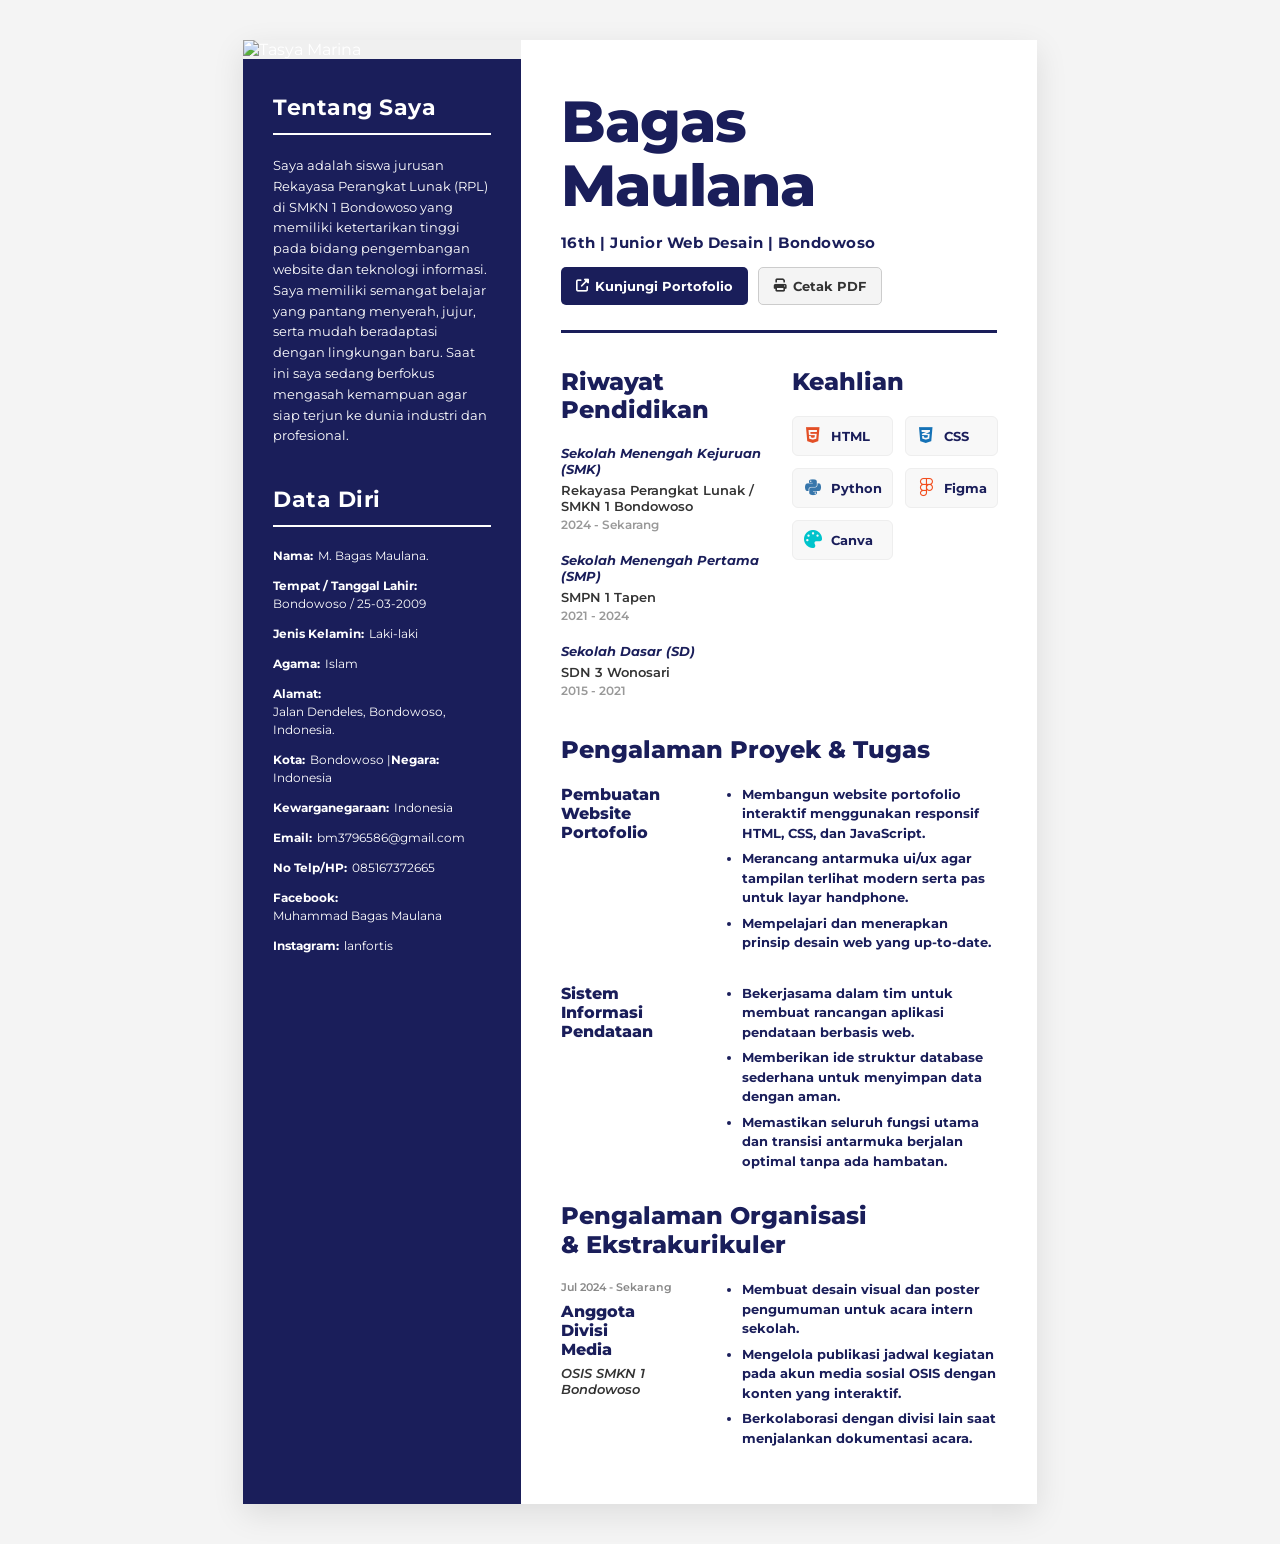
==== cv.html @ d0039cc6 "update" ====
<!DOCTYPE html>
<html lang="id">
<head>
    <meta charset="UTF-8">
    <meta name="viewport" content="width=device-width, initial-scale=1.0">
    <title>CV Bagas Maulana</title>
    <link rel="stylesheet" href="https://cdnjs.cloudflare.com/ajax/libs/font-awesome/6.4.0/css/all.min.css">
    <style>
        @import url('https://fonts.googleapis.com/css2?family=Montserrat:wght@400;600;700;800&display=swap');

        body {
            font-family: 'Montserrat', sans-serif;
            margin: 0;
            padding: 0;
            background-color: #f4f4f4;
            display: flex;
            justify-content: center;
            align-items: center;
            min-height: 100vh;
        }

        .cv-container {
            width: 210mm; /* A4 width */
            max-width: 100%;
            background-color: #fff;
            box-shadow: 0 10px 30px rgba(0,0,0,0.1);
            display: flex;
            margin: 40px auto;
            overflow: hidden;
        }

        /* Left Column */
        .left-column {
            width: 35%;
            background-color: #1a1e5a;
            color: white;
            display: flex;
            flex-direction: column;
        }

        .profile-img-container {
            width: 100%;
            overflow: hidden;
            display: flex;
            justify-content: center;
            background-color: #f0f0f0;
        }

        .profile-img {
            width: 100%;
            height: auto;
            display: block;
            object-fit: cover;
        }

        .left-content {
            padding: 35px 30px;
            flex-grow: 1;
        }

        .left-content h2 {
            font-size: 22px;
            font-weight: 700;
            border-bottom: 2px solid white;
            padding-bottom: 12px;
            margin-top: 0;
            margin-bottom: 20px;
            text-transform: capitalize;
            letter-spacing: 0.5px;
        }

        .left-content p {
            font-size: 13px;
            line-height: 1.6;
            margin-bottom: 30px;
        }

        .left-content ul {
            list-style-type: none;
            padding: 0;
            margin: 0;
        }

        .left-content li {
            margin-bottom: 12px;
            font-size: 12px;
            line-height: 1.5;
            display: flex;
            flex-wrap: wrap;
        }
        
        .left-content li strong {
            margin-right: 5px;
            font-weight: 700;
        }

        /* Right Column */
        .right-column {
            width: 65%;
            padding: 50px 40px;
            box-sizing: border-box;
            background-color: white;
        }

        .header {
            margin-bottom: 25px;
        }

        .header h1 {
            font-size: 58px;
            font-weight: 800;
            color: #1a1e5a;
            margin: 0;
            line-height: 1.1;
            letter-spacing: -1px;
        }

        .header p {
            font-size: 15px;
            font-weight: 700;
            color: #1a1e5a;
            margin-top: 15px;
            margin-bottom: 0;
            letter-spacing: 0.5px;
        }

        .separator {
            height: 3px;
            background-color: #1a1e5a;
            margin-bottom: 35px;
        }

        .section-title {
            font-size: 24px;
            font-weight: 800;
            color: #1a1e5a;
            margin-top: 0;
            margin-bottom: 20px;
            line-height: 1.2;
        }

        .two-cols {
            display: flex;
            justify-content: space-between;
            margin-bottom: 35px;
        }

        .col {
            width: 47%;
        }

        .edu-item {
            margin-bottom: 20px;
        }

        .edu-item:last-child {
            margin-bottom: 0;
        }

        .edu-item h4 {
            margin: 0 0 5px 0;
            font-size: 13px;
            font-weight: 700;
            color: #1a1e5a;
            font-style: italic;
        }

        .edu-item p {
            margin: 0 0 3px 0;
            font-size: 13px;
            color: #333;
            font-weight: 600;
        }

        .edu-item .date {
            color: #999;
            font-size: 12px;
            font-weight: 600;
        }

        .skills-list {
            list-style-type: disc;
            padding-left: 20px;
            margin: 0;
        }

        .skills-list li {
            font-size: 13px;
            margin-bottom: 8px;
            color: #1a1e5a;
            font-weight: 700;
        }

        .experience-item {
            display: flex;
            margin-bottom: 25px;
        }

        .experience-item:last-child {
            margin-bottom: 35px;
        }

        .exp-left {
            width: 38%;
            padding-right: 15px;
            box-sizing: border-box;
        }

        .exp-left .date {
            font-size: 11px;
            font-weight: 600;
            color: #888;
            margin-bottom: 8px;
        }

        .exp-left h4 {
            margin: 0 0 5px 0;
            font-size: 16px;
            font-weight: 800;
            color: #1a1e5a;
            line-height: 1.2;
        }
        
        .exp-left .company {
            font-size: 13px;
            color: #333;
            font-style: italic;
            font-weight: 600;
        }

        .exp-right {
            width: 62%;
        }

        .exp-right ul {
            list-style-type: disc;
            padding-left: 15px;
            margin: 0;
            font-size: 13px;
            color: #1a1e5a;
            font-weight: 700;
            line-height: 1.5;
        }

        .exp-right li {
            margin-bottom: 6px;
        }

        .references {
            display: flex;
            justify-content: space-between;
        }

        .ref-item {
            width: 48%;
        }

        .ref-item h4 {
            margin: 0 0 5px 0;
            font-size: 14px;
            font-weight: 800;
            color: #1a1e5a;
        }

        .ref-item p {
            margin: 0 0 3px 0;
            font-size: 12px;
            color: #555;
            font-weight: 600;
        }

        .action-buttons {
            margin-top: 15px;
            display: flex;
            gap: 10px;
            flex-wrap: wrap;
        }
        .action-btn {
            padding: 10px 15px;
            font-size: 13px;
            font-weight: 700;
            font-family: 'Montserrat', sans-serif;
            border: none;
            cursor: pointer;
            border-radius: 5px;
            text-decoration: none;
            display: inline-flex;
            align-items: center;
            gap: 6px;
            transition: all 0.3s;
        }
        .portfolio-btn {
            background-color: #1a1e5a;
            color: white;
        }
        .portfolio-btn:hover { background-color: #2c3182; }
        
        .print-btn {
            background-color: #f4f4f4;
            color: #333;
            border: 1px solid #ccc;
        }
        .print-btn:hover { background-color: #e0e0e0; }

        .skills-grid {
            display: grid;
            grid-template-columns: repeat(2, 1fr);
            gap: 12px;
            margin-top: 10px;
        }
        .skill-badge {
            display: flex;
            align-items: center;
            gap: 8px;
            font-size: 13px;
            font-weight: 700;
            color: #1a1e5a;
            padding: 10px;
            background-color: #f8f8f8;
            border-radius: 6px;
            border: 1px solid #eee;
            transition: transform 0.2s;
        }
        .skill-badge:hover {
            transform: translateY(-2px);
            background-color: #f0f0f0;
        }
        .skill-badge i {
            font-size: 18px;
            width: 20px;
            text-align: center;
        }
        .skill-badge i.fa-html5 { color: #e34f26; }
        .skill-badge i.fa-css3-alt { color: #1572B6; }
        .skill-badge i.fa-python { color: #3776AB; }
        .skill-badge i.fa-figma { color: #F24E1E; }
        .skill-badge i.fa-palette { color: #00C4CC; } /* Canva */

        @media print {
            @page { size: A4; margin: 0; }
            body { background-color: white; margin: 0; padding: 0; }
            .cv-container {
                margin: 0;
                box-shadow: none;
                width: 210mm;
                height: 297mm;
                overflow: hidden;
                page-break-after: always;
            }
            .left-column {
                -webkit-print-color-adjust: exact;
                print-color-adjust: exact;
            }
            .action-buttons { display: none !important; }
        }
        
        @media (max-width: 768px) {
            .cv-container {
                flex-direction: column;
                width: 100%;
                margin: 0;
            }
            .left-column, .right-column {
                width: 100%;
            }
            .two-cols {
                flex-direction: column;
            }
            .col {
                width: 100%;
                margin-bottom: 20px;
            }
            .experience-item {
                flex-direction: column;
            }
            .exp-left, .exp-right {
                width: 100%;
            }
            .exp-left {
                margin-bottom: 10px;
            }
            .references {
                flex-direction: column;
            }
            .ref-item {
                width: 100%;
                margin-bottom: 15px;
            }
        }
    </style>
</head>
<body>

<div class="cv-container">
    <!-- Left Column -->
    <div class="left-column">
        <div class="profile-img-container">
            <!-- Using a placeholder image since I cannot extract the exact face from the image -->
            <img src="https://images.unsplash.com/photo-1573496359142-b8d87734a5a2?ixlib=rb-4.0.3&ixid=M3wxMjA3fDB8MHxwaG90by1wYWdlfHx8fGVufDB8fHx8fA%3D%3D&auto=format&fit=crop&w=800&q=80" alt="Tasya Marina" class="profile-img">
        </div>
        <div class="left-content">
            <h2>Tentang Saya</h2>
            <p>Saya adalah siswa jurusan Rekayasa Perangkat Lunak (RPL) di SMKN 1 Bondowoso yang memiliki ketertarikan tinggi pada bidang pengembangan website dan teknologi informasi. Saya memiliki semangat belajar yang pantang menyerah, jujur, serta mudah beradaptasi dengan lingkungan baru. Saat ini saya sedang berfokus mengasah kemampuan agar siap terjun ke dunia industri dan profesional.</p>

            <h2 style="margin-top: 40px;">Data Diri</h2>
            <ul>
                <li><strong>Nama:</strong> M. Bagas Maulana.</li>
                <li><strong>Tempat / Tanggal Lahir:</strong> Bondowoso / 25-03-2009</li>
                <li><strong>Jenis Kelamin:</strong> Laki-laki</li>
                <li><strong>Agama:</strong> Islam</li>
                <li><strong>Alamat:</strong> Jalan Dendeles, Bondowoso, Indonesia.</li>
                <li><strong>Kota:</strong> Bondowoso | <strong>Negara:</strong> Indonesia</li>
                <li><strong>Kewarganegaraan:</strong> Indonesia</li>
                <li><strong>Email:</strong> bm3796586@gmail.com</li>
                <li><strong>No Telp/HP:</strong> 085167372665</li>
                <li><strong>Facebook:</strong> Muhammad Bagas Maulana</li>
                <li><strong>Instagram:</strong> lanfortis </li>
            </ul>
        </div>
    </div>

    <!-- Right Column -->
    <div class="right-column">
        <div class="header">
            <h1>Bagas<br>Maulana</h1>
            <p>16th | Junior Web Desain | Bondowoso </p>
            <div class="action-buttons">
                <!-- Ubah index.html dengan link web portofoliomu -->
                <a href="index.html" class="action-btn portfolio-btn"><i class="fas fa-external-link-alt"></i> Kunjungi Portofolio</a>
                <button onclick="window.print()" class="action-btn print-btn"><i class="fas fa-print"></i> Cetak PDF</button>
            </div>
        </div>
        
        <div class="separator"></div>

        <div class="two-cols">
            <div class="col">
                <h2 class="section-title">Riwayat<br>Pendidikan</h2>
                <div class="edu-item">
                    <h4>Sekolah Menengah Kejuruan (SMK)</h4>
                    <p>Rekayasa Perangkat Lunak / SMKN 1 Bondowoso</p>
                    <p class="date">2024 - Sekarang</p>
                </div>
                <div class="edu-item">
                    <h4>Sekolah Menengah Pertama (SMP)</h4>
                    <p>SMPN 1 Tapen</p>
                    <p class="date">2021 - 2024</p>
                </div>
                <div class="edu-item">
                    <h4>Sekolah Dasar (SD)</h4>
                    <p>SDN 3 Wonosari</p>
                    <p class="date">2015 - 2021</p>
                </div>
            </div>
            <div class="col">
                <h2 class="section-title">Keahlian</h2>
                <div class="skills-grid">
                    <div class="skill-badge">
                        <i class="fa-brands fa-html5"></i> HTML
                    </div>
                    <div class="skill-badge">
                        <i class="fa-brands fa-css3-alt"></i> CSS
                    </div>
                    <div class="skill-badge">
                        <i class="fa-brands fa-python"></i> Python
                    </div>
                    <div class="skill-badge">
                        <i class="fa-brands fa-figma"></i> Figma
                    </div>
                    <div class="skill-badge">
                        <i class="fa-solid fa-palette"></i> Canva
                    </div>
                </div>
            </div>
        </div>

        <h2 class="section-title">Pengalaman Proyek & Tugas</h2>
        
        <div class="experience-item">
            <div class="exp-left">
                <h4>Pembuatan<br>Website<br>Portofolio</h4>
            </div>
            <div class="exp-right">
                <ul>
                    <li>Membangun website portofolio interaktif menggunakan responsif HTML, CSS, dan JavaScript.</li>
                    <li>Merancang antarmuka ui/ux agar tampilan terlihat modern serta pas untuk layar handphone.</li>
                    <li>Mempelajari dan menerapkan prinsip desain web yang up-to-date.</li>
                </ul>
            </div>
        </div>

        <div class="experience-item">
            <div class="exp-left">
                <h4>Sistem<br>Informasi<br>Pendataan</h4>
            </div>
            <div class="exp-right">
                <ul>
                    <li>Bekerjasama dalam tim untuk membuat rancangan aplikasi pendataan berbasis web.</li>
                    <li>Memberikan ide struktur database sederhana untuk menyimpan data dengan aman.</li>
                    <li>Memastikan seluruh fungsi utama dan transisi antarmuka berjalan optimal tanpa ada hambatan.</li>
                </ul>
            </div>
        </div>

        <h2 class="section-title">Pengalaman Organisasi <br>& Ekstrakurikuler</h2>
        <div class="experience-item" style="margin-bottom: 0;">
            <div class="exp-left">
                <div class="date">Jul 2024 - Sekarang</div>
                <h4>Anggota<br>Divisi<br>Media</h4>
                <div class="company">OSIS SMKN 1 Bondowoso</div>
            </div>
            <div class="exp-right">
                <ul>
                    <li>Membuat desain visual dan poster pengumuman untuk acara intern sekolah.</li>
                    <li>Mengelola publikasi jadwal kegiatan pada akun media sosial OSIS dengan konten yang interaktif.</li>
                    <li>Berkolaborasi dengan divisi lain saat menjalankan dokumentasi acara.</li>
                </ul>
            </div>
        </div>

    </div>
</div>

</body>
</html>
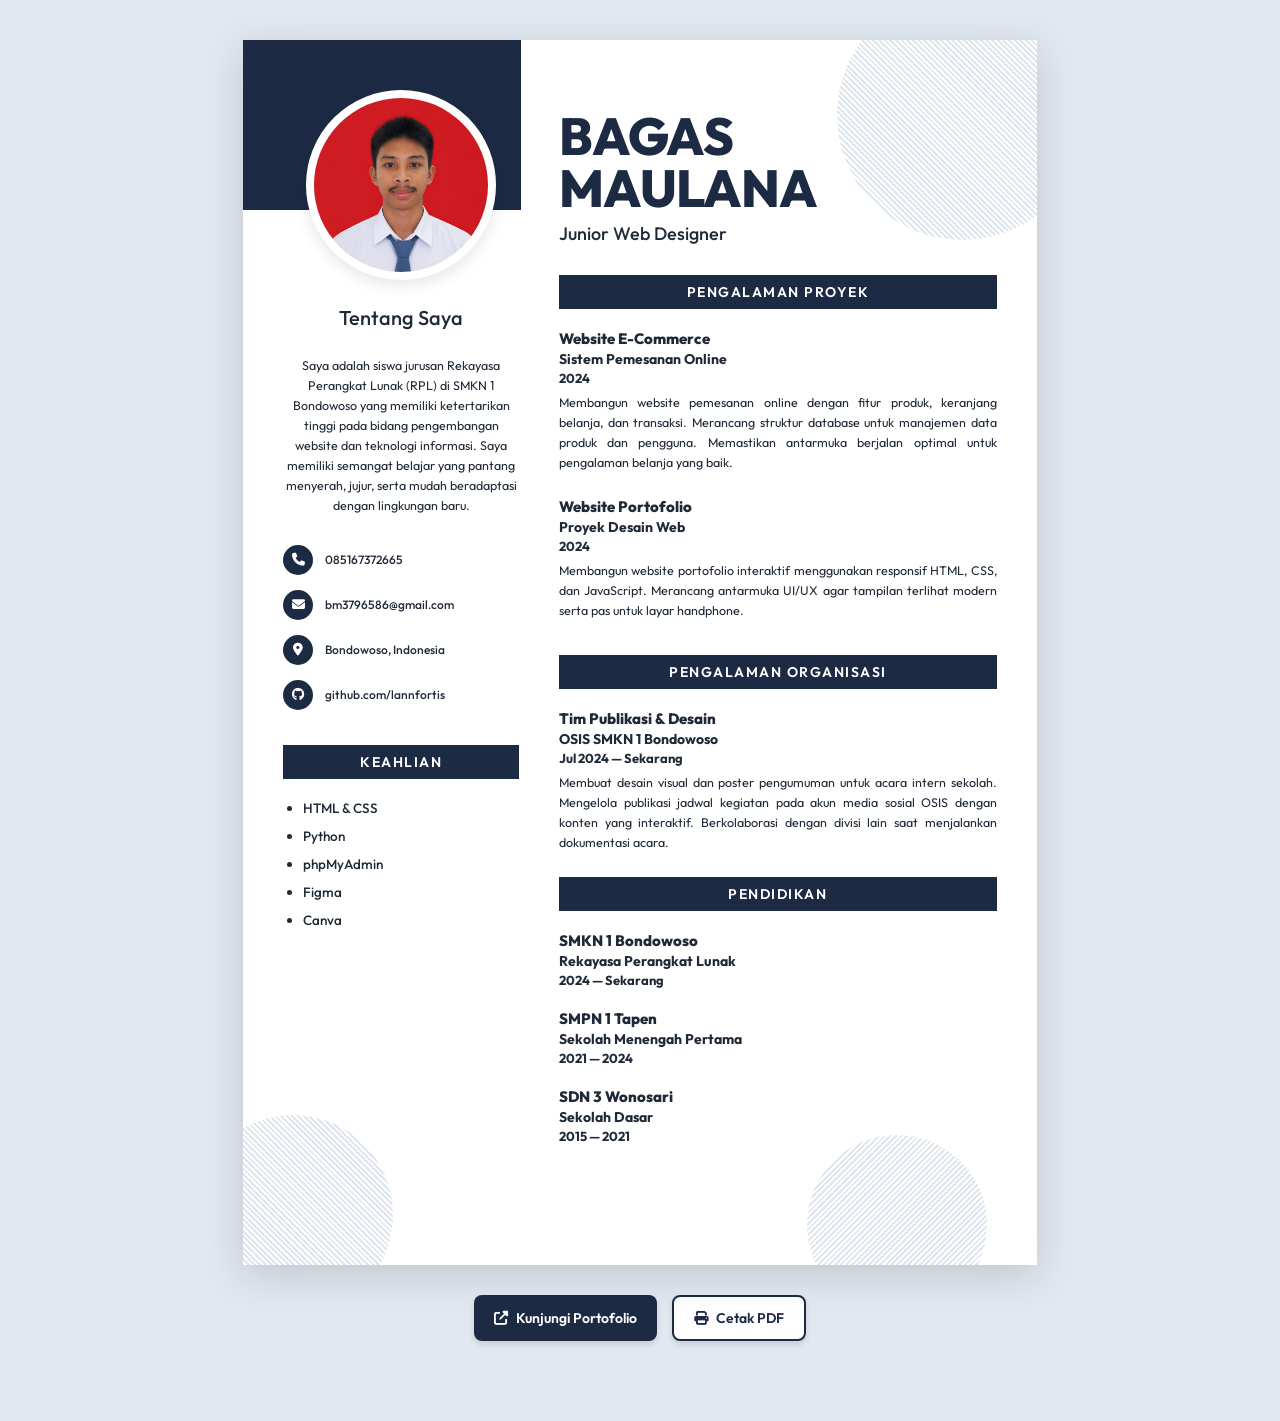
==== commit e0875139: "update project" ====
--- a/cv.html
+++ b/cv.html
@@ -1,525 +1,530 @@
 <!DOCTYPE html>
 <html lang="id">
+
 <head>
     <meta charset="UTF-8">
     <meta name="viewport" content="width=device-width, initial-scale=1.0">
     <title>CV Bagas Maulana</title>
     <link rel="stylesheet" href="https://cdnjs.cloudflare.com/ajax/libs/font-awesome/6.4.0/css/all.min.css">
     <style>
-        @import url('https://fonts.googleapis.com/css2?family=Montserrat:wght@400;600;700;800&display=swap');
+        @import url('https://fonts.googleapis.com/css2?family=Outfit:wght@300;400;500;600;700;800&display=swap');
+
+        :root {
+            --primary: #1d2a44;
+            /* Dark Navy Blue */
+            --text-dark: #1f2937;
+            --text-gray: #4b5563;
+            --bg-color: #ffffff;
+        }
+
+        * {
+            box-sizing: border-box;
+        }
 
         body {
-            font-family: 'Montserrat', sans-serif;
+            font-family: 'Outfit', sans-serif;
             margin: 0;
-            padding: 0;
-            background-color: #f4f4f4;
+            padding: 40px 20px;
+            background-color: #e2e8f0;
+            display: flex;
+            flex-direction: column;
+            align-items: center;
+            min-height: 100vh;
+        }
+
+        .cv-container {
+            width: 210mm;
+            min-height: 297mm;
+            background-color: var(--bg-color);
+            box-shadow: 0 10px 40px rgba(0, 0, 0, 0.15);
+            margin-bottom: 30px;
+            position: relative;
+            overflow: hidden;
+            padding-bottom: 40px;
+            /* Memberikan space kosong di bawah */
+        }
+
+        /* Decorative Background Shapes */
+        .bg-shape-top-left {
+            position: absolute;
+            top: 0;
+            left: 0;
+            width: 35%;
+            height: 170px;
+            background-color: var(--primary);
+            z-index: 1;
+        }
+
+        .bg-shape-circle-tr {
+            position: absolute;
+            top: -50px;
+            right: -50px;
+            width: 250px;
+            height: 250px;
+            border-radius: 50%;
+            background: repeating-linear-gradient(45deg,
+                    transparent,
+                    transparent 2px,
+                    #cbd5e1 2px,
+                    #cbd5e1 4px);
+            z-index: 1;
+            opacity: 0.6;
+        }
+
+        .bg-shape-circle-bl {
+            position: absolute;
+            bottom: -50px;
+            left: -50px;
+            width: 200px;
+            height: 200px;
+            border-radius: 50%;
+            background: repeating-linear-gradient(45deg,
+                    transparent,
+                    transparent 2px,
+                    #cbd5e1 2px,
+                    #cbd5e1 4px);
+            z-index: 1;
+            opacity: 0.6;
+        }
+
+        .bg-shape-circle-br {
+            position: absolute;
+            bottom: -50px;
+            right: 50px;
+            width: 180px;
+            height: 180px;
+            border-radius: 50%;
+            background: repeating-linear-gradient(-45deg,
+                    transparent,
+                    transparent 2px,
+                    #cbd5e1 2px,
+                    #cbd5e1 4px);
+            z-index: 1;
+            opacity: 0.6;
+        }
+
+        /* Columns Layout */
+        .cv-columns {
+            display: flex;
+            position: relative;
+            z-index: 2;
+            padding: 0 40px;
+            gap: 40px;
+        }
+
+        /* Left Column */
+        .left-col {
+            width: 35%;
+            display: flex;
+            flex-direction: column;
+            align-items: center;
+        }
+
+        .profile-pic-container {
+            width: 190px;
+            height: 190px;
+            border-radius: 50%;
+            border: 8px solid white;
+            box-shadow: 0 5px 15px rgba(0, 0, 0, 0.1);
+            overflow: hidden;
+            margin-top: 50px;
+            margin-bottom: 25px;
+            background-color: white;
+            flex-shrink: 0;
+        }
+
+        .profile-pic-container img {
+            width: 100%;
+            height: 100%;
+            object-fit: cover;
+        }
+
+        .about-heading {
+            font-size: 20px;
+            font-weight: 500;
+            color: var(--text-dark);
+            margin-bottom: 12px;
+            text-align: center;
+        }
+
+        .about-text {
+            font-size: 12.5px;
+            color: var(--text-dark);
+            text-align: center;
+            line-height: 1.6;
+            margin-bottom: 30px;
+        }
+
+        .contact-info {
+            width: 100%;
+            display: flex;
+            flex-direction: column;
+            gap: 15px;
+            margin-bottom: 35px;
+        }
+
+        .contact-item {
+            display: flex;
+            align-items: center;
+            gap: 12px;
+        }
+
+        .icon-circle {
+            width: 30px;
+            height: 30px;
+            border-radius: 50%;
+            background-color: var(--primary);
+            color: white;
             display: flex;
             justify-content: center;
             align-items: center;
-            min-height: 100vh;
-        }
-
-        .cv-container {
-            width: 210mm; /* A4 width */
-            max-width: 100%;
-            background-color: #fff;
-            box-shadow: 0 10px 30px rgba(0,0,0,0.1);
-            display: flex;
-            margin: 40px auto;
-            overflow: hidden;
-        }
-
-        /* Left Column */
-        .left-column {
-            width: 35%;
-            background-color: #1a1e5a;
+            font-size: 13px;
+            flex-shrink: 0;
+        }
+
+        .contact-item span {
+            font-size: 12px;
+            color: var(--text-dark);
+            word-break: break-word;
+            font-weight: 500;
+        }
+
+        /* Right Column */
+        .right-col {
+            width: 65%;
+            padding-top: 70px;
+            padding-bottom: 40px;
+        }
+
+        .name-header {
+            margin-bottom: 30px;
+        }
+
+        .name-header h1 {
+            font-size: 52px;
+            font-weight: 800;
+            color: var(--primary);
+            line-height: 1;
+            margin: 0 0 8px 0;
+            letter-spacing: -1px;
+            text-transform: uppercase;
+        }
+
+        .name-header h2 {
+            font-size: 18px;
+            font-weight: 500;
+            color: var(--text-dark);
+            margin: 0;
+        }
+
+        /* Shared Components */
+        .heading-box {
+            background-color: var(--primary);
             color: white;
+            text-align: center;
+            padding: 8px 0;
+            font-size: 14px;
+            font-weight: 600;
+            letter-spacing: 1.5px;
+            margin-bottom: 20px;
+            width: 100%;
+            text-transform: uppercase;
+        }
+
+        .bullet-list {
+            list-style-type: disc;
+            padding-left: 20px;
+            margin: 0 0 35px 0;
+            width: 100%;
+        }
+
+        .bullet-list li {
+            font-size: 13.5px;
+            color: var(--text-dark);
+            margin-bottom: 10px;
+            font-weight: 500;
+        }
+
+        .exp-list {
             display: flex;
             flex-direction: column;
-        }
-
-        .profile-img-container {
-            width: 100%;
-            overflow: hidden;
-            display: flex;
-            justify-content: center;
-            background-color: #f0f0f0;
-        }
-
-        .profile-img {
-            width: 100%;
-            height: auto;
-            display: block;
-            object-fit: cover;
-        }
-
-        .left-content {
-            padding: 35px 30px;
-            flex-grow: 1;
-        }
-
-        .left-content h2 {
-            font-size: 22px;
+            gap: 25px;
+            margin-bottom: 35px;
+        }
+
+        .exp-item {
+            display: flex;
+            flex-direction: column;
+        }
+
+        .exp-title {
+            font-size: 15px;
+            font-weight: 800;
+            color: var(--text-dark);
+        }
+
+        .exp-subtitle {
+            font-size: 14px;
             font-weight: 700;
-            border-bottom: 2px solid white;
-            padding-bottom: 12px;
-            margin-top: 0;
-            margin-bottom: 20px;
-            text-transform: capitalize;
-            letter-spacing: 0.5px;
-        }
-
-        .left-content p {
-            font-size: 13px;
-            line-height: 1.6;
-            margin-bottom: 30px;
-        }
-
-        .left-content ul {
-            list-style-type: none;
-            padding: 0;
-            margin: 0;
-        }
-
-        .left-content li {
-            margin-bottom: 12px;
-            font-size: 12px;
-            line-height: 1.5;
-            display: flex;
-            flex-wrap: wrap;
-        }
-        
-        .left-content li strong {
-            margin-right: 5px;
-            font-weight: 700;
-        }
-
-        /* Right Column */
-        .right-column {
-            width: 65%;
-            padding: 50px 40px;
-            box-sizing: border-box;
-            background-color: white;
-        }
-
-        .header {
-            margin-bottom: 25px;
-        }
-
-        .header h1 {
-            font-size: 58px;
-            font-weight: 800;
-            color: #1a1e5a;
-            margin: 0;
-            line-height: 1.1;
-            letter-spacing: -1px;
-        }
-
-        .header p {
-            font-size: 15px;
-            font-weight: 700;
-            color: #1a1e5a;
-            margin-top: 15px;
-            margin-bottom: 0;
-            letter-spacing: 0.5px;
-        }
-
-        .separator {
-            height: 3px;
-            background-color: #1a1e5a;
-            margin-bottom: 35px;
-        }
-
-        .section-title {
-            font-size: 24px;
-            font-weight: 800;
-            color: #1a1e5a;
-            margin-top: 0;
-            margin-bottom: 20px;
-            line-height: 1.2;
-        }
-
-        .two-cols {
-            display: flex;
-            justify-content: space-between;
-            margin-bottom: 35px;
-        }
-
-        .col {
-            width: 47%;
-        }
-
-        .edu-item {
-            margin-bottom: 20px;
-        }
-
-        .edu-item:last-child {
-            margin-bottom: 0;
-        }
-
-        .edu-item h4 {
-            margin: 0 0 5px 0;
+            color: var(--text-dark);
+            margin-top: 2px;
+        }
+
+        .exp-date {
             font-size: 13px;
             font-weight: 700;
-            color: #1a1e5a;
-            font-style: italic;
-        }
-
-        .edu-item p {
-            margin: 0 0 3px 0;
-            font-size: 13px;
-            color: #333;
+            color: var(--text-dark);
+            margin-top: 2px;
+            margin-bottom: 6px;
+        }
+
+        .exp-item p {
+            font-size: 12.5px;
+            color: var(--text-dark);
+            line-height: 1.6;
+            margin: 0;
+            text-align: justify;
+        }
+
+        /* Buttons */
+        .bottom-actions {
+            display: flex;
+            gap: 15px;
+            flex-wrap: wrap;
+            justify-content: center;
+            margin-bottom: 40px;
+            width: 100%;
+            max-width: 210mm;
+        }
+
+        .action-btn {
+            padding: 12px 20px;
+            font-size: 14px;
             font-weight: 600;
-        }
-
-        .edu-item .date {
-            color: #999;
-            font-size: 12px;
-            font-weight: 600;
-        }
-
-        .skills-list {
-            list-style-type: disc;
-            padding-left: 20px;
-            margin: 0;
-        }
-
-        .skills-list li {
-            font-size: 13px;
-            margin-bottom: 8px;
-            color: #1a1e5a;
-            font-weight: 700;
-        }
-
-        .experience-item {
-            display: flex;
-            margin-bottom: 25px;
-        }
-
-        .experience-item:last-child {
-            margin-bottom: 35px;
-        }
-
-        .exp-left {
-            width: 38%;
-            padding-right: 15px;
-            box-sizing: border-box;
-        }
-
-        .exp-left .date {
-            font-size: 11px;
-            font-weight: 600;
-            color: #888;
-            margin-bottom: 8px;
-        }
-
-        .exp-left h4 {
-            margin: 0 0 5px 0;
-            font-size: 16px;
-            font-weight: 800;
-            color: #1a1e5a;
-            line-height: 1.2;
-        }
-        
-        .exp-left .company {
-            font-size: 13px;
-            color: #333;
-            font-style: italic;
-            font-weight: 600;
-        }
-
-        .exp-right {
-            width: 62%;
-        }
-
-        .exp-right ul {
-            list-style-type: disc;
-            padding-left: 15px;
-            margin: 0;
-            font-size: 13px;
-            color: #1a1e5a;
-            font-weight: 700;
-            line-height: 1.5;
-        }
-
-        .exp-right li {
-            margin-bottom: 6px;
-        }
-
-        .references {
-            display: flex;
-            justify-content: space-between;
-        }
-
-        .ref-item {
-            width: 48%;
-        }
-
-        .ref-item h4 {
-            margin: 0 0 5px 0;
-            font-size: 14px;
-            font-weight: 800;
-            color: #1a1e5a;
-        }
-
-        .ref-item p {
-            margin: 0 0 3px 0;
-            font-size: 12px;
-            color: #555;
-            font-weight: 600;
-        }
-
-        .action-buttons {
-            margin-top: 15px;
-            display: flex;
-            gap: 10px;
-            flex-wrap: wrap;
-        }
-        .action-btn {
-            padding: 10px 15px;
-            font-size: 13px;
-            font-weight: 700;
-            font-family: 'Montserrat', sans-serif;
+            font-family: 'Outfit', sans-serif;
             border: none;
             cursor: pointer;
-            border-radius: 5px;
+            border-radius: 8px;
             text-decoration: none;
             display: inline-flex;
             align-items: center;
-            gap: 6px;
+            gap: 8px;
             transition: all 0.3s;
-        }
+            box-shadow: 0 4px 6px rgba(0, 0, 0, 0.1);
+        }
+
         .portfolio-btn {
-            background-color: #1a1e5a;
+            background-color: var(--primary);
             color: white;
         }
-        .portfolio-btn:hover { background-color: #2c3182; }
-        
+
+        .portfolio-btn:hover {
+            background-color: #111827;
+            transform: translateY(-2px);
+            box-shadow: 0 6px 12px rgba(0, 0, 0, 0.15);
+        }
+
         .print-btn {
-            background-color: #f4f4f4;
-            color: #333;
-            border: 1px solid #ccc;
-        }
-        .print-btn:hover { background-color: #e0e0e0; }
-
-        .skills-grid {
-            display: grid;
-            grid-template-columns: repeat(2, 1fr);
-            gap: 12px;
-            margin-top: 10px;
-        }
-        .skill-badge {
-            display: flex;
-            align-items: center;
-            gap: 8px;
-            font-size: 13px;
-            font-weight: 700;
-            color: #1a1e5a;
-            padding: 10px;
-            background-color: #f8f8f8;
-            border-radius: 6px;
-            border: 1px solid #eee;
-            transition: transform 0.2s;
-        }
-        .skill-badge:hover {
+            background-color: white;
+            color: var(--primary);
+            border: 2px solid var(--primary);
+        }
+
+        .print-btn:hover {
+            background-color: #f1f5f9;
             transform: translateY(-2px);
-            background-color: #f0f0f0;
-        }
-        .skill-badge i {
-            font-size: 18px;
-            width: 20px;
-            text-align: center;
-        }
-        .skill-badge i.fa-html5 { color: #e34f26; }
-        .skill-badge i.fa-css3-alt { color: #1572B6; }
-        .skill-badge i.fa-python { color: #3776AB; }
-        .skill-badge i.fa-figma { color: #F24E1E; }
-        .skill-badge i.fa-palette { color: #00C4CC; } /* Canva */
-
+            box-shadow: 0 6px 12px rgba(0, 0, 0, 0.15);
+        }
+
+        /* Print Styles */
         @media print {
-            @page { size: A4; margin: 0; }
-            body { background-color: white; margin: 0; padding: 0; }
+            @page {
+                size: A4;
+                margin: 0;
+            }
+
+            body {
+                margin: 0;
+                padding: 0;
+                background-color: white;
+                -webkit-print-color-adjust: exact;
+                print-color-adjust: exact;
+            }
+
             .cv-container {
                 margin: 0;
                 box-shadow: none;
                 width: 210mm;
                 height: 297mm;
-                overflow: hidden;
+                /* Ensure A4 height */
                 page-break-after: always;
-            }
-            .left-column {
+                border: none;
+                /* Keep padding bottom so it doesn't look cramped */
+                padding-bottom: 40px;
+            }
+
+            .bottom-actions {
+                display: none !important;
+            }
+
+            /* Make sure background patterns print */
+            .bg-shape-top-left,
+            .bg-shape-circle-tr,
+            .bg-shape-circle-bl,
+            .bg-shape-circle-br {
                 -webkit-print-color-adjust: exact;
                 print-color-adjust: exact;
             }
-            .action-buttons { display: none !important; }
-        }
-        
-        @media (max-width: 768px) {
+        }
+
+        @media screen and (max-width: 768px) {
+            .cv-columns {
+                flex-direction: column;
+                padding: 0 20px;
+            }
+
+            .left-col,
+            .right-col {
+                width: 100%;
+            }
+
+            .bg-shape-top-left {
+                width: 100%;
+                height: 120px;
+            }
+
+            .right-col {
+                padding-top: 20px;
+            }
+
+            .name-header {
+                text-align: center;
+            }
+
             .cv-container {
-                flex-direction: column;
-                width: 100%;
-                margin: 0;
-            }
-            .left-column, .right-column {
-                width: 100%;
-            }
-            .two-cols {
-                flex-direction: column;
-            }
-            .col {
-                width: 100%;
-                margin-bottom: 20px;
-            }
-            .experience-item {
-                flex-direction: column;
-            }
-            .exp-left, .exp-right {
-                width: 100%;
-            }
-            .exp-left {
-                margin-bottom: 10px;
-            }
-            .references {
-                flex-direction: column;
-            }
-            .ref-item {
-                width: 100%;
-                margin-bottom: 15px;
+                height: auto;
             }
         }
     </style>
 </head>
+
 <body>
 
-<div class="cv-container">
-    <!-- Left Column -->
-    <div class="left-column">
-        <div class="profile-img-container">
-            <!-- Using a placeholder image since I cannot extract the exact face from the image -->
-            <img src="https://images.unsplash.com/photo-1573496359142-b8d87734a5a2?ixlib=rb-4.0.3&ixid=M3wxMjA3fDB8MHxwaG90by1wYWdlfHx8fGVufDB8fHx8fA%3D%3D&auto=format&fit=crop&w=800&q=80" alt="Tasya Marina" class="profile-img">
-        </div>
-        <div class="left-content">
-            <h2>Tentang Saya</h2>
-            <p>Saya adalah siswa jurusan Rekayasa Perangkat Lunak (RPL) di SMKN 1 Bondowoso yang memiliki ketertarikan tinggi pada bidang pengembangan website dan teknologi informasi. Saya memiliki semangat belajar yang pantang menyerah, jujur, serta mudah beradaptasi dengan lingkungan baru. Saat ini saya sedang berfokus mengasah kemampuan agar siap terjun ke dunia industri dan profesional.</p>
-
-            <h2 style="margin-top: 40px;">Data Diri</h2>
-            <ul>
-                <li><strong>Nama:</strong> M. Bagas Maulana.</li>
-                <li><strong>Tempat / Tanggal Lahir:</strong> Bondowoso / 25-03-2009</li>
-                <li><strong>Jenis Kelamin:</strong> Laki-laki</li>
-                <li><strong>Agama:</strong> Islam</li>
-                <li><strong>Alamat:</strong> Jalan Dendeles, Bondowoso, Indonesia.</li>
-                <li><strong>Kota:</strong> Bondowoso | <strong>Negara:</strong> Indonesia</li>
-                <li><strong>Kewarganegaraan:</strong> Indonesia</li>
-                <li><strong>Email:</strong> bm3796586@gmail.com</li>
-                <li><strong>No Telp/HP:</strong> 085167372665</li>
-                <li><strong>Facebook:</strong> Muhammad Bagas Maulana</li>
-                <li><strong>Instagram:</strong> lanfortis </li>
-            </ul>
+    <div class="cv-container">
+        <div class="bg-shape-top-left"></div>
+        <div class="bg-shape-circle-tr"></div>
+        <div class="bg-shape-circle-bl"></div>
+        <div class="bg-shape-circle-br"></div>
+
+        <div class="cv-columns">
+            <!-- Left Column -->
+            <aside class="left-col">
+                <div class="profile-pic-container">
+                    <img src="images/cv.png" alt="Bagas Maulana">
+                </div>
+
+                <div class="about-heading">Tentang Saya</div>
+                <p class="about-text">
+                    Saya adalah siswa jurusan Rekayasa Perangkat Lunak (RPL) di SMKN 1 Bondowoso yang memiliki
+                    ketertarikan tinggi pada bidang pengembangan website dan teknologi informasi. Saya memiliki semangat
+                    belajar yang pantang menyerah, jujur, serta mudah beradaptasi dengan lingkungan baru.
+                </p>
+
+                <div class="contact-info">
+                    <div class="contact-item">
+                        <div class="icon-circle"><i class="fa-solid fa-phone"></i></div>
+                        <span>085167372665</span>
+                    </div>
+                    <div class="contact-item">
+                        <div class="icon-circle"><i class="fa-solid fa-envelope"></i></div>
+                        <span>bm3796586@gmail.com</span>
+                    </div>
+                    <div class="contact-item">
+                        <div class="icon-circle"><i class="fa-solid fa-location-dot"></i></div>
+                        <span>Bondowoso, Indonesia</span>
+                    </div>
+                    <div class="contact-item">
+                        <div class="icon-circle"><i class="fa-brands fa-github"></i></div>
+                        <span>github.com/lannfortis</span>
+                    </div>
+                </div>
+
+                <div class="heading-box">KEAHLIAN</div>
+                <ul class="bullet-list">
+                    <li>HTML & CSS</li>
+                    <li>Python</li>
+                    <li>phpMyAdmin</li>
+                    <li>Figma</li>
+                    <li>Canva</li>
+                </ul>
+            </aside>
+
+            <!-- Right Column -->
+            <main class="right-col">
+                <header class="name-header">
+                    <h1>BAGAS<br>MAULANA</h1>
+                    <h2>Junior Web Designer</h2>
+                </header>
+
+                <div class="heading-box">PENGALAMAN PROYEK</div>
+                <div class="exp-list">
+                    <div class="exp-item">
+                        <div class="exp-title">Website E-Commerce</div>
+                        <div class="exp-subtitle">Sistem Pemesanan Online</div>
+                        <div class="exp-date">2024</div>
+                        <p>Membangun website pemesanan online dengan fitur produk, keranjang belanja, dan transaksi.
+                            Merancang struktur database untuk manajemen data produk dan pengguna. Memastikan antarmuka
+                            berjalan optimal untuk pengalaman belanja yang baik.</p>
+                    </div>
+                    <div class="exp-item">
+                        <div class="exp-title">Website Portofolio</div>
+                        <div class="exp-subtitle">Proyek Desain Web</div>
+                        <div class="exp-date">2024</div>
+                        <p>Membangun website portofolio interaktif menggunakan responsif HTML, CSS, dan JavaScript.
+                            Merancang antarmuka UI/UX agar tampilan terlihat modern serta pas untuk layar handphone.</p>
+                    </div>
+                </div>
+
+                <div class="heading-box">PENGALAMAN ORGANISASI</div>
+                <div class="exp-list" style="margin-bottom: 25px;">
+                    <div class="exp-item">
+                        <div class="exp-title">Tim Publikasi & Desain</div>
+                        <div class="exp-subtitle">OSIS SMKN 1 Bondowoso</div>
+                        <div class="exp-date">Jul 2024 — Sekarang</div>
+                        <p>Membuat desain visual dan poster pengumuman untuk acara intern sekolah. Mengelola publikasi
+                            jadwal kegiatan pada akun media sosial OSIS dengan konten yang interaktif. Berkolaborasi
+                            dengan divisi lain saat menjalankan dokumentasi acara.</p>
+                    </div>
+                </div>
+
+                <div class="heading-box">PENDIDIKAN</div>
+                <div class="exp-list" style="gap: 15px;">
+                    <div class="exp-item">
+                        <div class="exp-title">SMKN 1 Bondowoso</div>
+                        <div class="exp-subtitle">Rekayasa Perangkat Lunak</div>
+                        <div class="exp-date">2024 — Sekarang</div>
+                    </div>
+                    <div class="exp-item">
+                        <div class="exp-title">SMPN 1 Tapen</div>
+                        <div class="exp-subtitle">Sekolah Menengah Pertama</div>
+                        <div class="exp-date">2021 — 2024</div>
+                    </div>
+                    <div class="exp-item">
+                        <div class="exp-title">SDN 3 Wonosari</div>
+                        <div class="exp-subtitle">Sekolah Dasar</div>
+                        <div class="exp-date">2015 — 2021</div>
+                    </div>
+                </div>
+            </main>
         </div>
     </div>
 
-    <!-- Right Column -->
-    <div class="right-column">
-        <div class="header">
-            <h1>Bagas<br>Maulana</h1>
-            <p>16th | Junior Web Desain | Bondowoso </p>
-            <div class="action-buttons">
-                <!-- Ubah index.html dengan link web portofoliomu -->
-                <a href="index.html" class="action-btn portfolio-btn"><i class="fas fa-external-link-alt"></i> Kunjungi Portofolio</a>
-                <button onclick="window.print()" class="action-btn print-btn"><i class="fas fa-print"></i> Cetak PDF</button>
-            </div>
-        </div>
-        
-        <div class="separator"></div>
-
-        <div class="two-cols">
-            <div class="col">
-                <h2 class="section-title">Riwayat<br>Pendidikan</h2>
-                <div class="edu-item">
-                    <h4>Sekolah Menengah Kejuruan (SMK)</h4>
-                    <p>Rekayasa Perangkat Lunak / SMKN 1 Bondowoso</p>
-                    <p class="date">2024 - Sekarang</p>
-                </div>
-                <div class="edu-item">
-                    <h4>Sekolah Menengah Pertama (SMP)</h4>
-                    <p>SMPN 1 Tapen</p>
-                    <p class="date">2021 - 2024</p>
-                </div>
-                <div class="edu-item">
-                    <h4>Sekolah Dasar (SD)</h4>
-                    <p>SDN 3 Wonosari</p>
-                    <p class="date">2015 - 2021</p>
-                </div>
-            </div>
-            <div class="col">
-                <h2 class="section-title">Keahlian</h2>
-                <div class="skills-grid">
-                    <div class="skill-badge">
-                        <i class="fa-brands fa-html5"></i> HTML
-                    </div>
-                    <div class="skill-badge">
-                        <i class="fa-brands fa-css3-alt"></i> CSS
-                    </div>
-                    <div class="skill-badge">
-                        <i class="fa-brands fa-python"></i> Python
-                    </div>
-                    <div class="skill-badge">
-                        <i class="fa-brands fa-figma"></i> Figma
-                    </div>
-                    <div class="skill-badge">
-                        <i class="fa-solid fa-palette"></i> Canva
-                    </div>
-                </div>
-            </div>
-        </div>
-
-        <h2 class="section-title">Pengalaman Proyek & Tugas</h2>
-        
-        <div class="experience-item">
-            <div class="exp-left">
-                <h4>Pembuatan<br>Website<br>Portofolio</h4>
-            </div>
-            <div class="exp-right">
-                <ul>
-                    <li>Membangun website portofolio interaktif menggunakan responsif HTML, CSS, dan JavaScript.</li>
-                    <li>Merancang antarmuka ui/ux agar tampilan terlihat modern serta pas untuk layar handphone.</li>
-                    <li>Mempelajari dan menerapkan prinsip desain web yang up-to-date.</li>
-                </ul>
-            </div>
-        </div>
-
-        <div class="experience-item">
-            <div class="exp-left">
-                <h4>Sistem<br>Informasi<br>Pendataan</h4>
-            </div>
-            <div class="exp-right">
-                <ul>
-                    <li>Bekerjasama dalam tim untuk membuat rancangan aplikasi pendataan berbasis web.</li>
-                    <li>Memberikan ide struktur database sederhana untuk menyimpan data dengan aman.</li>
-                    <li>Memastikan seluruh fungsi utama dan transisi antarmuka berjalan optimal tanpa ada hambatan.</li>
-                </ul>
-            </div>
-        </div>
-
-        <h2 class="section-title">Pengalaman Organisasi <br>& Ekstrakurikuler</h2>
-        <div class="experience-item" style="margin-bottom: 0;">
-            <div class="exp-left">
-                <div class="date">Jul 2024 - Sekarang</div>
-                <h4>Anggota<br>Divisi<br>Media</h4>
-                <div class="company">OSIS SMKN 1 Bondowoso</div>
-            </div>
-            <div class="exp-right">
-                <ul>
-                    <li>Membuat desain visual dan poster pengumuman untuk acara intern sekolah.</li>
-                    <li>Mengelola publikasi jadwal kegiatan pada akun media sosial OSIS dengan konten yang interaktif.</li>
-                    <li>Berkolaborasi dengan divisi lain saat menjalankan dokumentasi acara.</li>
-                </ul>
-            </div>
-        </div>
-
+    <div class="bottom-actions">
+        <a href="index.html" class="action-btn portfolio-btn"><i class="fas fa-external-link-alt"></i> Kunjungi
+            Portofolio</a>
+        <button onclick="window.print()" class="action-btn print-btn"><i class="fas fa-print"></i> Cetak PDF</button>
     </div>
-</div>
 
 </body>
-</html>
+
+</html>
